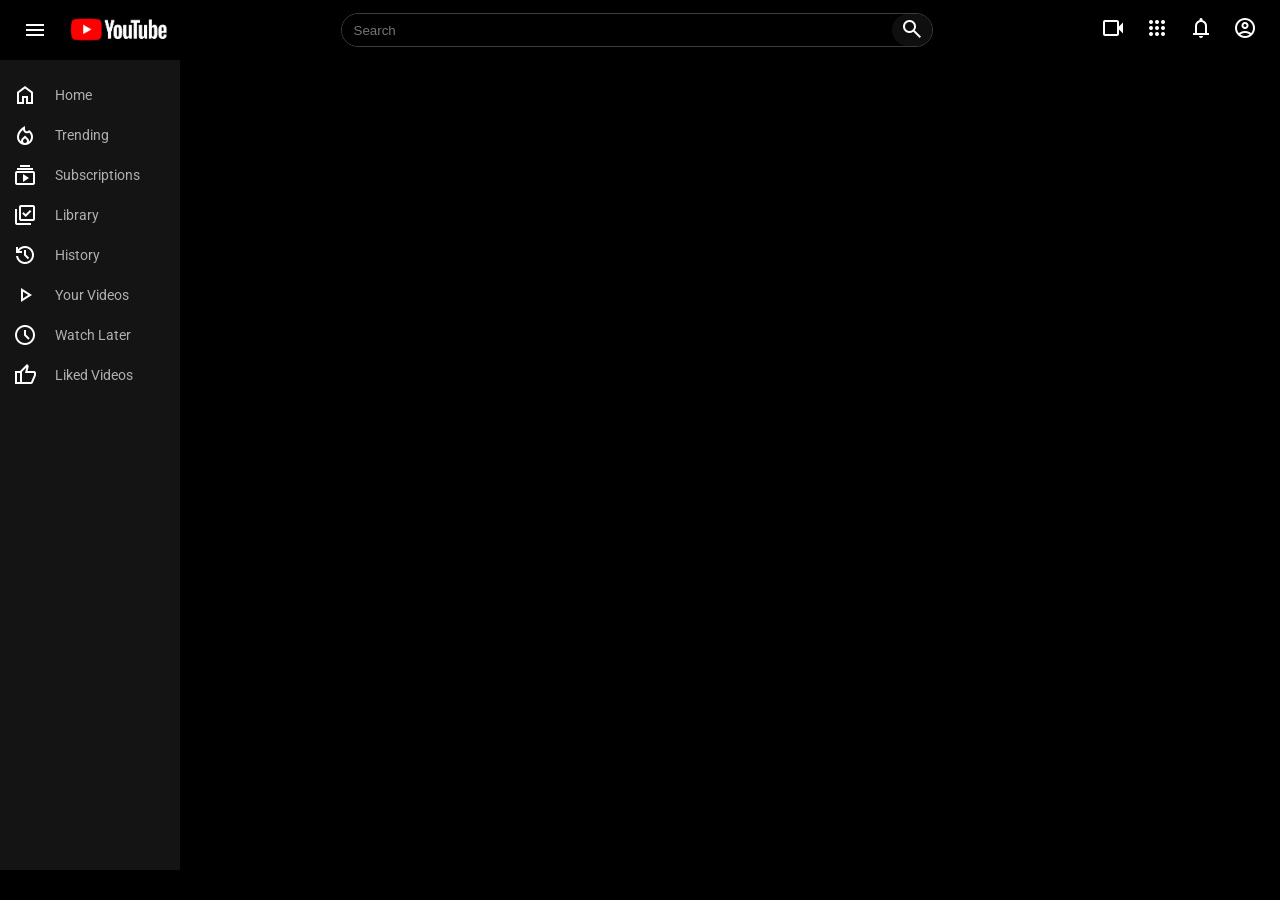
==== youtube.html @ 1bb98a8f "Setting of Clone-Youtube,adding header and side box to the project" ====
<!DOCTYPE html>
<html lang="en">

<head>
    <meta charset="UTF-8">
    <meta http-equiv="X-UA-Compatible" content="IE=edge">
    <meta name="viewport" content="width=device-width, initial-scale=1.0">
    <title>Document</title>
    <link rel="stylesheet" href="youtube.css">
    <link href="https://fonts.googleapis.com/icon?family=Material+Icons" rel="stylesheet">

</head>

<body>
    <!-- header -->
    <header class="header">
        <div class="left">
            <span class="material-symbols-outlined">menu</span>
            <link rel="stylesheet"
                href="https://fonts.googleapis.com/css2?family=Material+Symbols+Outlined:opsz,wght,FILL,GRAD@20..48,100..700,0..1,-50..200" />
            <img src="images.png">
        </div>



        <div class="middle">
            <form action="">
                <input type="text" placeholder="Search">
                <button><span class="material-symbols-outlined">search</span></button>
           
                
            </form>
        </div>



        <div class="right">

            <span class="material-symbols-outlined">videocam</span>
            <span class="material-symbols-outlined">apps</span>
            <span class="material-symbols-outlined">notifications</span>
            <span class="material-symbols-outlined">account_circle</span>
        </div>
    </header>

    <!-- left side and middle portion -->

    <div class="mainbody">
        <div class="sidebar">
            <div class="sidebarbox1">
                <div class="sidebarbox2">
                    <i class="material-symbols-outlined">home</i>
                    <span>Home<span>

                </div>
                <div class="sidebarbox2">

                    <i class="material-symbols-outlined">local_fire_department</i>
                    <span>Trending</span>

                </div>
                <div class="sidebarbox2">
                    <i class="material-symbols-outlined">subscriptions</i>
                    <span>Subscriptions</span>
                </div>
                <hr>
                <div class="sidebarbox2">
                    <i class="material-symbols-outlined">library_add_check</i>
                    <span>Library</span>
                </div>
                <div class="sidebarbox2">
                    <i class="material-symbols-outlined">history</i>
                    <span>History</span>
                </div>
                <div class="sidebarbox2">
                    <i class="material-symbols-outlined">play_arrow</i>
                    <span>Your Videos</span>
                </div>
                <div class="sidebarbox2">
                    <i class="material-symbols-outlined">watch_later</i>
                    <span>Watch Later</span>
                </div>
                <div class="sidebarbox2">
                    <i class="material-symbols-outlined">thumb_up</i>
                    <span>Liked Videos</span>
                </div>
            </div>
            <hr/>
        </div>
         
        <!-- <div class="container">
            <button class="botton">All</button>
            <button class="botton">Series</button>
            <button class="botton">Entertainment</button>
            <button class="botton">Movies</button>
            <button class="botton">Sports</button>
            <button class="botton">Comedy</button>
            <button class="botton">News</button>
            <button class="botton">Songs</button>
            <button class="botton">Dance</button>
            <button class="botton">Cartoon</button>
        </div>
          -->








    </div>
</body>
</html>
---- youtube.css ----
@import url('https://fonts.googleapis.com/css2?family=Roboto:wght@300;400;700&family=Source+Sans+Pro:wght@200&display=swap');

*{
    margin: 0;
    padding: 0;
    box-sizing: border-box;
}
body{
    background-color: black;
    font-family: 'Roboto' , sans-serif;
}
.material-symbols-outlined{
color: white;
}
.header{
    display: flex;
    justify-content: space-between;
    align-items: center;
    height: 60px;
    padding: 15px;
    background-color: black;
}
.left{
    display: flex;
    align-items: center;

}

.left img{
width: 120px;
margin-left: 5px;

}
.header span{
    
    padding: 0px 8px;
    cursor: pointer;
}
.middle form{
    border: 1px solid #3a3d3d;
    height: 34px;
    padding: 0px;
    margin: 0px;
    display: flex;
    border-radius: 30px;
    background-color: black;
    
}
.middle input{
    width: 550px;
    padding: 12px;
    margin: 0;
    border-radius: 30px;
    border: none;
    background-color: black;
    
}
.middle button{
   padding: 0;
   margin: 0;
   height: 100%;
   border: none;
   border-radius: 30px;
   background-color: rgb(15, 15, 15);
}

.mainbody{
    height: calc(100vh - 90px);
    display: flex;
    overflow: hidden;
}
.sidebar{
    height: 100%;
    width: 180px;
    background-color: rgb(21, 20, 20);
    /* overflow-y: scroll; */
}
.sidebarbox1{
    width: 100%;
    display: flex;
    flex-direction: column;
    margin-bottom: 15px;
    margin-top: 15px;
}
.sidebarbox2{
    display: flex;
    align-items: column;
    padding: 8px 13px;
}
.sidebarbox2 span{
margin: 4px 18px;
}
.sidebarbox2:hover{
    background-color: #27292a ;
    cursor: pointer;
}
hr{
    /* height: 1px; */
    background-color: #E5E8E8;
    border: none;
}


/* .botton{
    margin: 2px 12px;
    padding: 4px 18px;
    cursor: pointer;
    border-radius: 18px;
    border: #E5E8E8;
    
} */

.videos{
    
    width: 100%;
    height: 100%;
    padding: 15px 25px;
    overflow-y: scroll;
   
}
.videocontainer{
    display: flex;
    flex-direction: row;
    justify-content: space-around;
    flex-wrap: wrap;
    
    
}
.video{
    width: 300px;
    margin-right: 1px;
    margin-bottom: 30px;
 

}
.thumbnail{
width: 100%;
height: 170px;
}
.thumbnail img{
object-fit: cover;
height: 100%;
width: 100%;
border-radius: 12px;
}
.author img{
object-fit: cover;
width: 35px;
height: 35px;
border-radius: 50%;
margin-right: 10px;
}
.videodetails{
    display: flex;
    margin-top: 4px;
}
.title{
    display: flex;
    flex-direction: column;
}
.title h3{
    color: rgb(236, 245, 237);
    line-height: 20px;
    font-size: 14px;
    margin-bottom: 4px;
    margin-top: 9px;
}
.title a, span{
    text-decoration: none;
    color: rgb(174, 177, 176);
    font-size: 14px;
}
h1{
    font-size: 20px;
    margin-bottom: 12px;
    color: whitesmoke;
    margin-left: 29px;
}
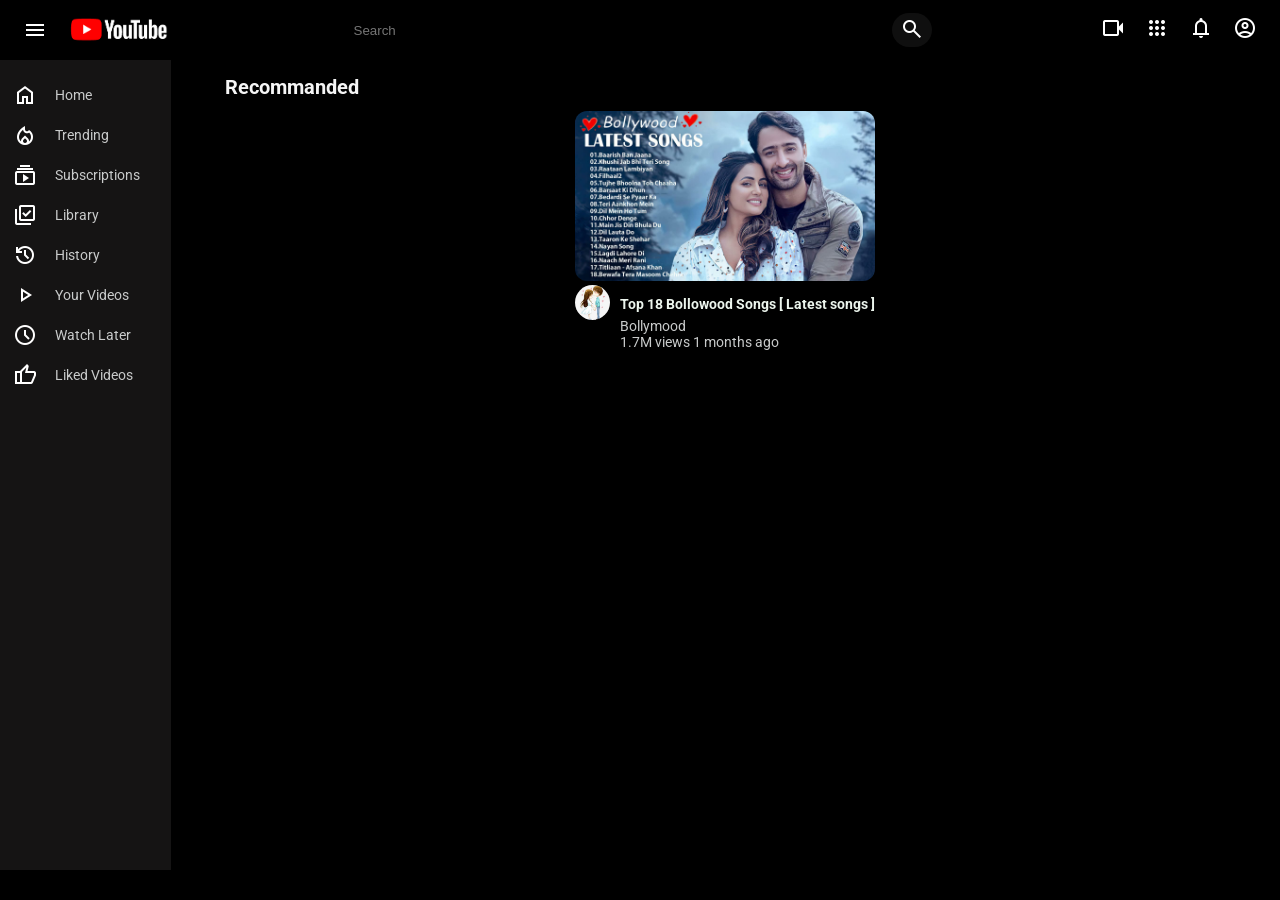
==== commit b875583f: "Adding main body block" ====
--- a/youtube.html
+++ b/youtube.html
@@ -18,7 +18,7 @@
             <span class="material-symbols-outlined">menu</span>
             <link rel="stylesheet"
                 href="https://fonts.googleapis.com/css2?family=Material+Symbols+Outlined:opsz,wght,FILL,GRAD@20..48,100..700,0..1,-50..200" />
-            <img src="images.png">
+            <img src="image/images.png">
         </div>
 
 
@@ -27,8 +27,8 @@
             <form action="">
                 <input type="text" placeholder="Search">
                 <button><span class="material-symbols-outlined">search</span></button>
-           
-                
+
+
             </form>
         </div>
 
@@ -85,30 +85,42 @@
                     <span>Liked Videos</span>
                 </div>
             </div>
-            <hr/>
+            <hr />
         </div>
-         
-        <!-- <div class="container">
-            <button class="botton">All</button>
-            <button class="botton">Series</button>
-            <button class="botton">Entertainment</button>
-            <button class="botton">Movies</button>
-            <button class="botton">Sports</button>
-            <button class="botton">Comedy</button>
-            <button class="botton">News</button>
-            <button class="botton">Songs</button>
-            <button class="botton">Dance</button>
-            <button class="botton">Cartoon</button>
-        </div>
-          -->
+
+        <div class="videos">
+            <h1>Recommanded</h1>
+            <div class="videocontainer">
+
+                <!-- single videos -->
+                <div class="video">
+                    <div class="thumbnail">
+                        <img src="image/image1.jpg" alt="">
+                    </div>
+                    <div class="videodetails">
+                        <div class="author">
+                            <img src="image/profile.jpg" alt="">
+                        </div>
+                        <div class="title">
+                            <h3>Top 18 Bollowood Songs [ Latest songs ]</h3>
+                            <a href="">Bollymood</a>
+                            <span>1.7M views 1 months ago</span>
+                        </div>
+                    </div>
+
+                </div>
+                <!-- end single video -->
 
 
 
 
 
 
+            </div>
+        </div>
 
 
     </div>
 </body>
+
 </html>
--- a/youtube.css
+++ b/youtube.css
@@ -42,6 +42,7 @@
     padding: 0px;
     margin: 0px;
     display: flex;
+    border: none;
     border-radius: 30px;
     background-color: black;
     
@@ -110,8 +111,13 @@
     
 } */
 
+.title a,span{
+    text-decoration: none;
+    color: rgb(201, 203, 203);
+    font-size: 14px;
+}
+
 .videos{
-    
     width: 100%;
     height: 100%;
     padding: 15px 25px;
@@ -130,52 +136,49 @@
     width: 300px;
     margin-right: 1px;
     margin-bottom: 30px;
- 
 
 }
 .thumbnail{
-width: 100%;
-height: 170px;
-}
-.thumbnail img{
-object-fit: cover;
-height: 100%;
-width: 100%;
-border-radius: 12px;
-}
-.author img{
-object-fit: cover;
-width: 35px;
-height: 35px;
-border-radius: 50%;
-margin-right: 10px;
-}
-.videodetails{
-    display: flex;
-    margin-top: 4px;
-}
-.title{
-    display: flex;
-    flex-direction: column;
-}
-.title h3{
-    color: rgb(236, 245, 237);
-    line-height: 20px;
-    font-size: 14px;
-    margin-bottom: 4px;
-    margin-top: 9px;
-}
-.title a, span{
-    text-decoration: none;
-    color: rgb(174, 177, 176);
-    font-size: 14px;
-}
-h1{
-    font-size: 20px;
-    margin-bottom: 12px;
-    color: whitesmoke;
-    margin-left: 29px;
-}
+    width: 100%;
+    height: 170px;
+    }
+    .thumbnail img{
+    object-fit: cover;
+    height: 100%;
+    width: 100%;
+    border-radius: 12px;
+    }
+    .author img{
+        object-fit: cover;
+        width: 35px;
+        height: 35px;
+        border-radius: 50%;
+        margin-right: 10px;
+        }
+        .videodetails{
+            display: flex;
+            margin-top: 4px;
+        }
+        .title{
+            display: flex;
+            flex-direction: column;
+        }
+        .title h3{
+            color: rgb(236, 245, 237);
+            line-height: 20px;
+            font-size: 14px;
+            margin-bottom: 4px;
+            margin-top: 9px;
+        }
+        
+        h1{
+            font-size: 20px;
+            margin-bottom: 12px;
+            color: whitesmoke;
+            margin-left: 29px;
+        }
+        
+        
 
 
 
@@ -193,4 +196,3 @@
 
 
 
-
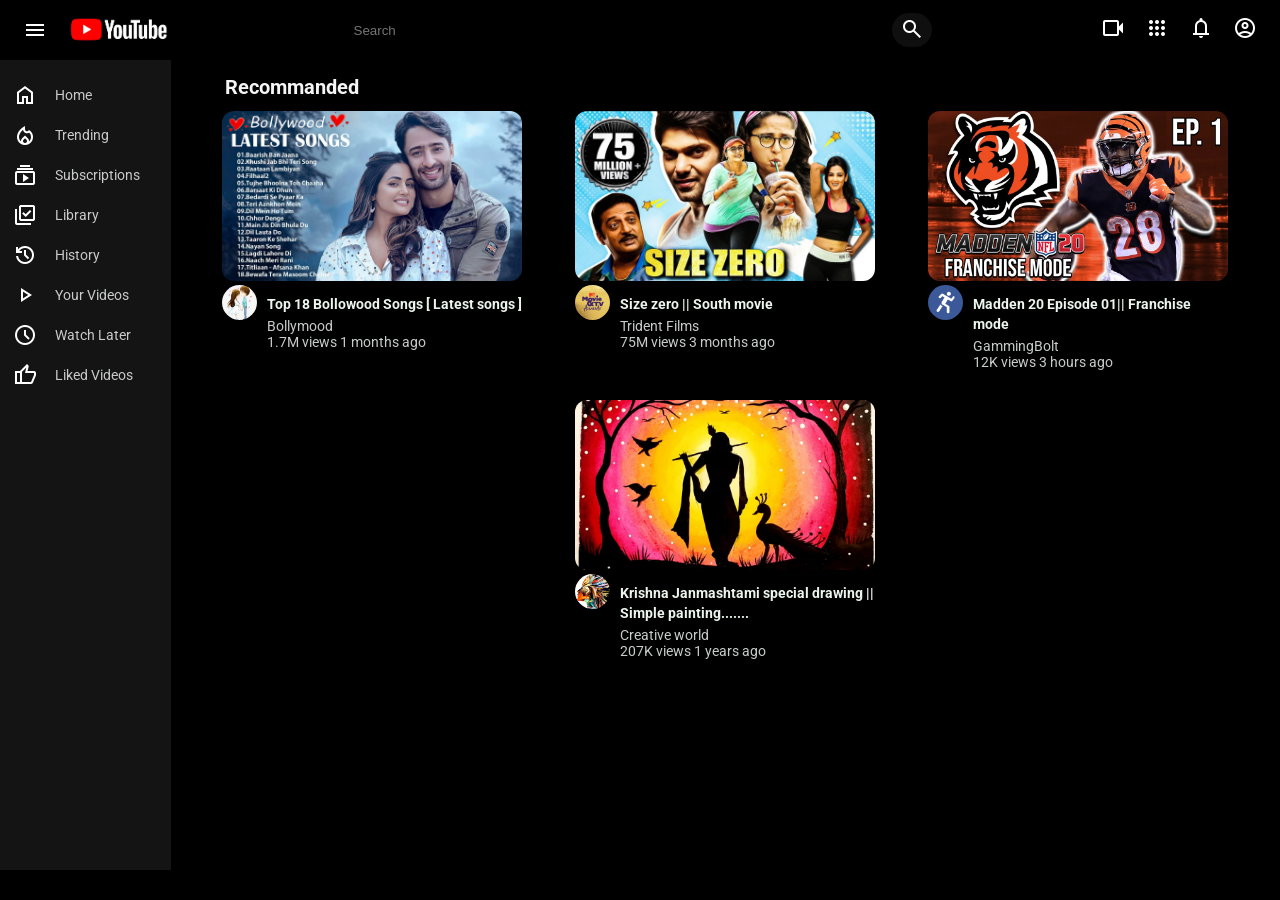
==== commit c7c717af: "Video Cards to main body" ====
--- a/youtube.html
+++ b/youtube.html
@@ -112,9 +112,64 @@
                 <!-- end single video -->
 
 
+                <!-- single videos -->
+                <div class="video">
+                    <div class="thumbnail">
+                        <img src="image/image2.jpg" alt="">
+                    </div>
+                    <div class="videodetails">
+                        <div class="author">
+                            <img src="image/profile2.jpg" alt="">
+                        </div>
+                        <div class="title">
+                            <h3>Size zero || South movie</h3>
+                            <a href="">Trident Films</a>
+                            <span>75M views 3 months ago</span>
+                        </div>
+                    </div>
+
+                </div>
+                <!-- end single video -->
 
 
+                <!-- single videos -->
+                <div class="video">
+                    <div class="thumbnail">
+                        <img src="image/image3.webp" alt="">
+                    </div>
+                    <div class="videodetails">
+                        <div class="author">
+                            <img src="image/profile3.png" alt="">
+                        </div>
+                        <div class="title">
+                            <h3>Madden 20 Episode 01|| Franchise mode</h3>
+                            <a href="">GammingBolt</a>
+                            <span>12K views 3 hours ago</span>
+                        </div>
+                    </div>
 
+                </div>
+                <!-- end single video -->
+
+
+                <!-- single videos -->
+                <div class="video">
+                    <div class="thumbnail">
+                        <img src="image/image4.jpg" alt="">
+                    </div>
+                    <div class="videodetails">
+                        <div class="author">
+                            <img src="image/profile4.jpg" alt="">
+                        </div>
+                        <div class="title">
+                            <h3>Krishna Janmashtami special drawing || Simple painting.......</h3>
+                            <a href="">Creative world</a>
+                            <span>207K views 1 years ago</span>
+                        </div>
+                    </div>
+
+                </div>
+                <!-- end single video -->
 
             </div>
         </div>
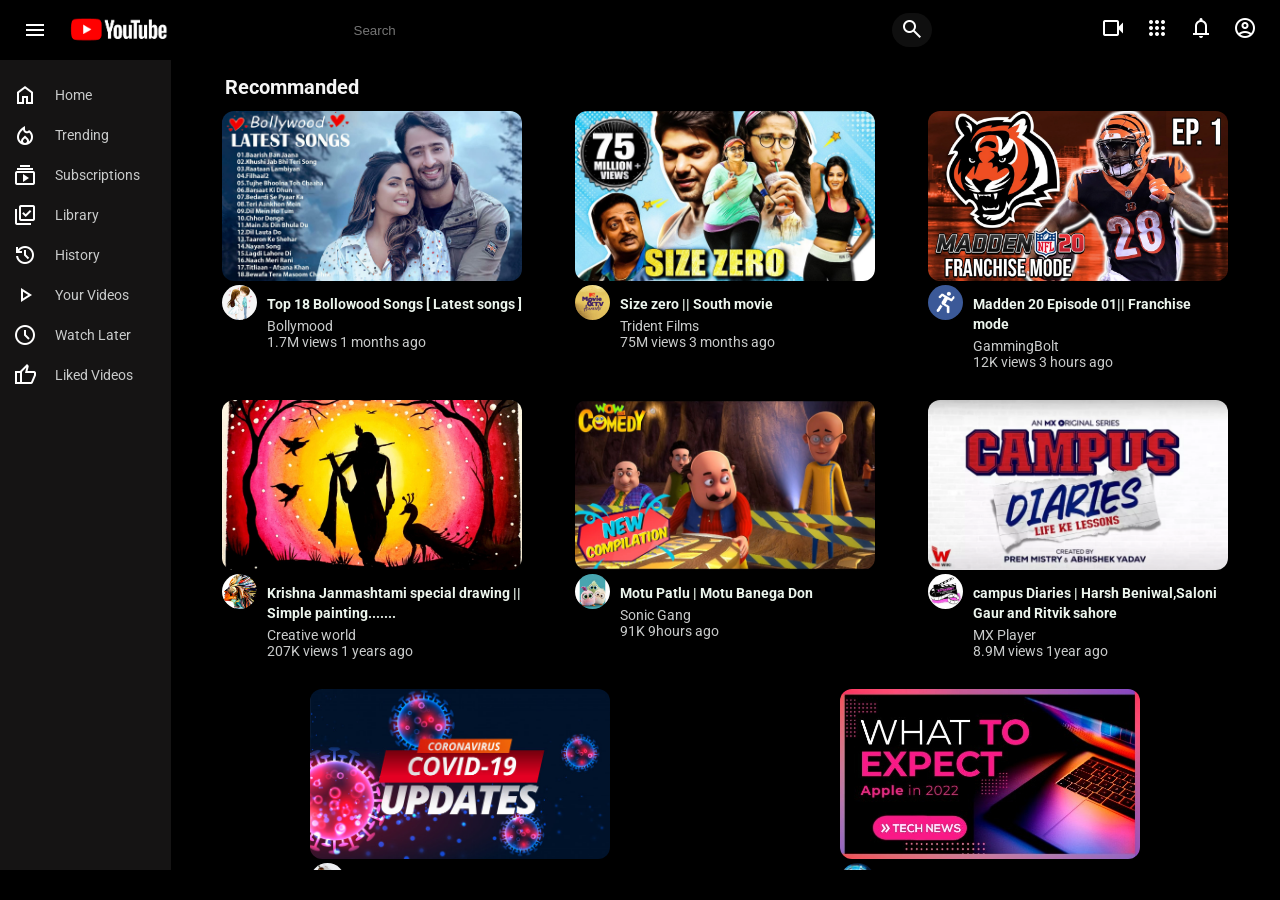
==== commit 9a371fa3: "More video cards" ====
--- a/youtube.html
+++ b/youtube.html
@@ -171,6 +171,79 @@
                 </div>
                 <!-- end single video -->
 
+                <!-- single videos -->
+                <div class="video">
+                    <div class="thumbnail">
+                        <img src="image/image5.jpg" alt="">
+                    </div>
+                    <div class="videodetails">
+                        <div class="author">
+                            <img src="image/profile5.jpg" alt="">
+                        </div>
+                        <div class="title">
+                            <h3>Motu Patlu | Motu Banega Don</h3>
+                            <a href="">Sonic Gang</a>
+                            <span>91K 9hours ago</span>
+                        </div>
+                    </div>
+
+                </div>
+                <!-- end single video -->
+                <!-- single videos -->
+                <div class="video">
+                    <div class="thumbnail">
+                        <img src="image/image6.webp" alt="">
+                    </div>
+                    <div class="videodetails">
+                        <div class="author">
+                            <img src="image/profile6.jpg" alt="">
+                        </div>
+                        <div class="title">
+                            <h3>campus Diaries | Harsh Beniwal,Saloni Gaur and Ritvik sahore</h3>
+                            <a href="">MX Player</a>
+                            <span>8.9M views 1year ago</span>
+                        </div>
+                    </div>
+
+                </div>
+                <!-- end single video -->
+                <!-- single videos -->
+                <div class="video">
+                    <div class="thumbnail">
+                        <img src="image/image7.jpg" alt="">
+                    </div>
+                    <div class="videodetails">
+                        <div class="author">
+                            <img src="image/profile7.jpg" alt="">
+                        </div>
+                        <div class="title">
+                            <h3>Coronavirus Update || New Omicron Variant XBB Detected In India</h3>
+                            <a href="">StudyIQ IAS</a>
+                            <span>1148K views 2 weeks ago</span>
+                        </div>
+                    </div>
+
+                </div>
+                <!-- end single video -->
+                <!-- single videos -->
+                <div class="video">
+                    <div class="thumbnail">
+                        <img src="image/image8.jpg" alt="">
+                    </div>
+                    <div class="videodetails">
+                        <div class="author">
+                            <img src="image/profile8.jpg" alt="">
+                        </div>
+                        <div class="title">
+                            <h3>What Is Expert : Tech News.......</h3>
+                            <a href="">Trakin Tech</a>
+                            <span>1.4M views 3 months ago</span>
+                        </div>
+                    </div>
+
+                </div>
+                <!-- end single video -->
+
             </div>
         </div>
 
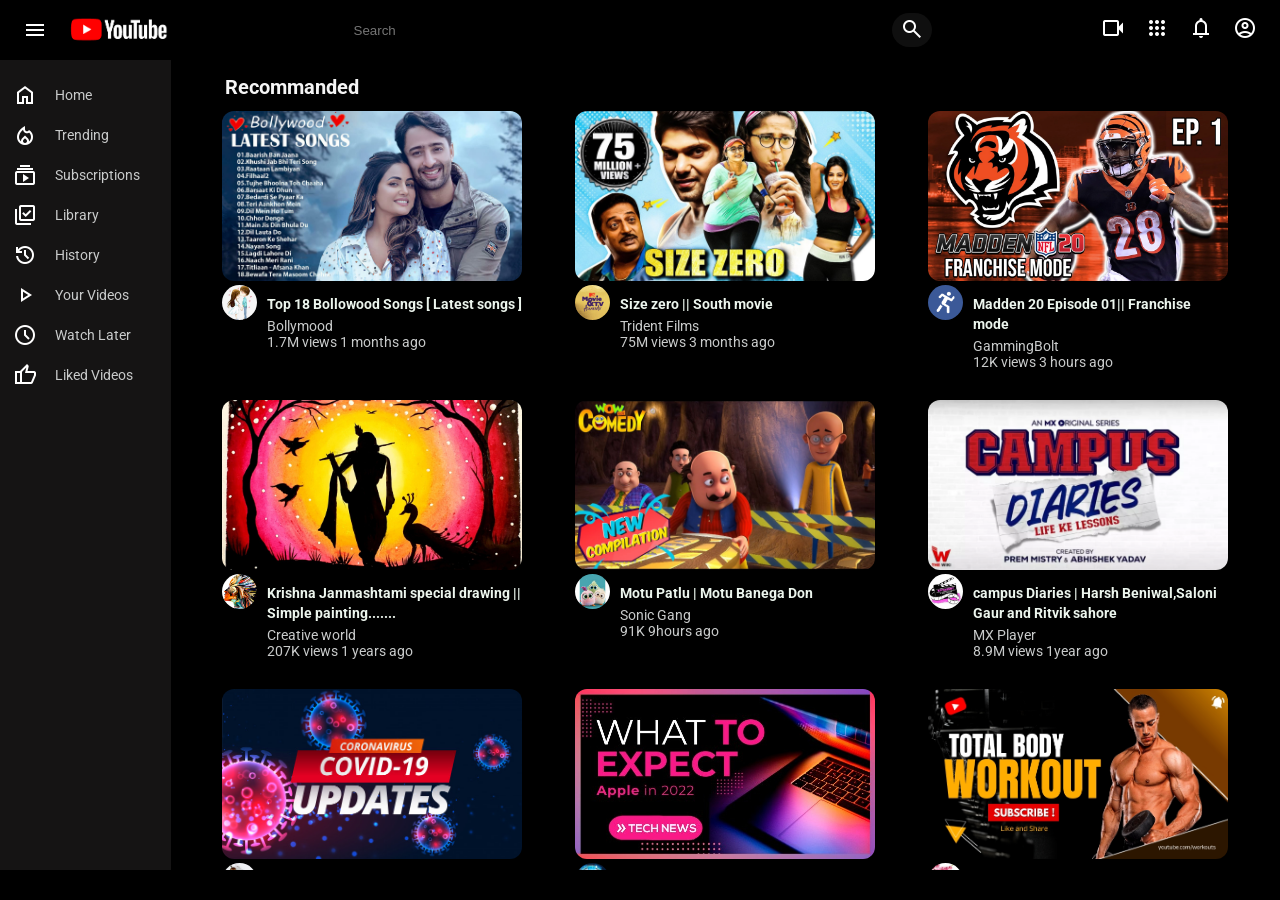
==== commit 63eb9403: "Display all the videos container" ====
--- a/youtube.html
+++ b/youtube.html
@@ -244,6 +244,80 @@
                 </div>
                 <!-- end single video -->
 
+                <!-- single videos -->
+                <div class="video">
+                    <div class="thumbnail">
+                        <img src="image/image9.jpg" alt="">
+                    </div>
+                    <div class="videodetails">
+                        <div class="author">
+                            <img src="image/flower.jpg" alt="">
+                        </div>
+                        <div class="title">
+                            <h3>Total Workout For Weight Loss</h3>
+                            <a href="">Fitness Deal</a>
+                            <span>3.3K views 4 years ago</span>
+                        </div>
+                    </div>
+
+                </div>
+                <!-- end single video -->
+                <!-- single videos -->
+                <div class="video">
+                    <div class="thumbnail">
+                        <img src="image/image10.webp" alt="">
+                    </div>
+                    <div class="videodetails">
+                        <div class="author">
+                            <img src="image/profile10.jpg" alt="">
+                        </div>
+                        <div class="title">
+                            <h3>How to make chicken cutlet [Shaadi Aur Railway Waale Cutlet]</h3>
+                            <a href="">Your Food Lab</a>
+                            <span>2.4M views 2 years ago</span>
+                        </div>
+                    </div>
+
+                </div>
+                <!-- end single video -->
+                <!-- single videos -->
+                <div class="video">
+                    <div class="thumbnail">
+                        <img src="image/image11.jpg" alt="">
+                    </div>
+                    <div class="videodetails">
+                        <div class="author">
+                            <img src="image/profile11.jpg" alt="">
+                        </div>
+                        <div class="title">
+                            <h3>Summer Fashion Sale | New Arrival</h3>
+                            <a href="">Online earning</a>
+                            <span>5M views 2 months ago</span>
+                        </div>
+                    </div>
+
+                </div>
+                <!-- end single video -->
+                <!-- single videos -->
+                <div class="video">
+                    <div class="thumbnail">
+                        <img src="image/image12.jpg" alt="">
+                    </div>
+                    <div class="videodetails">
+                        <div class="author">
+                            <img src="image/profile12.webp" alt="">
+                        </div>
+                        <div class="title">
+                            <h3>The Scariest Mountain Climb | DR Vlogd</h3>
+                            <a href="">Dhruv Rathee Vlogs</a>
+                            <span>1M views 1 years ago</span>
+                        </div>
+                    </div>
+
+                </div>
+                <!-- end single video -->
+
+
             </div>
         </div>
 
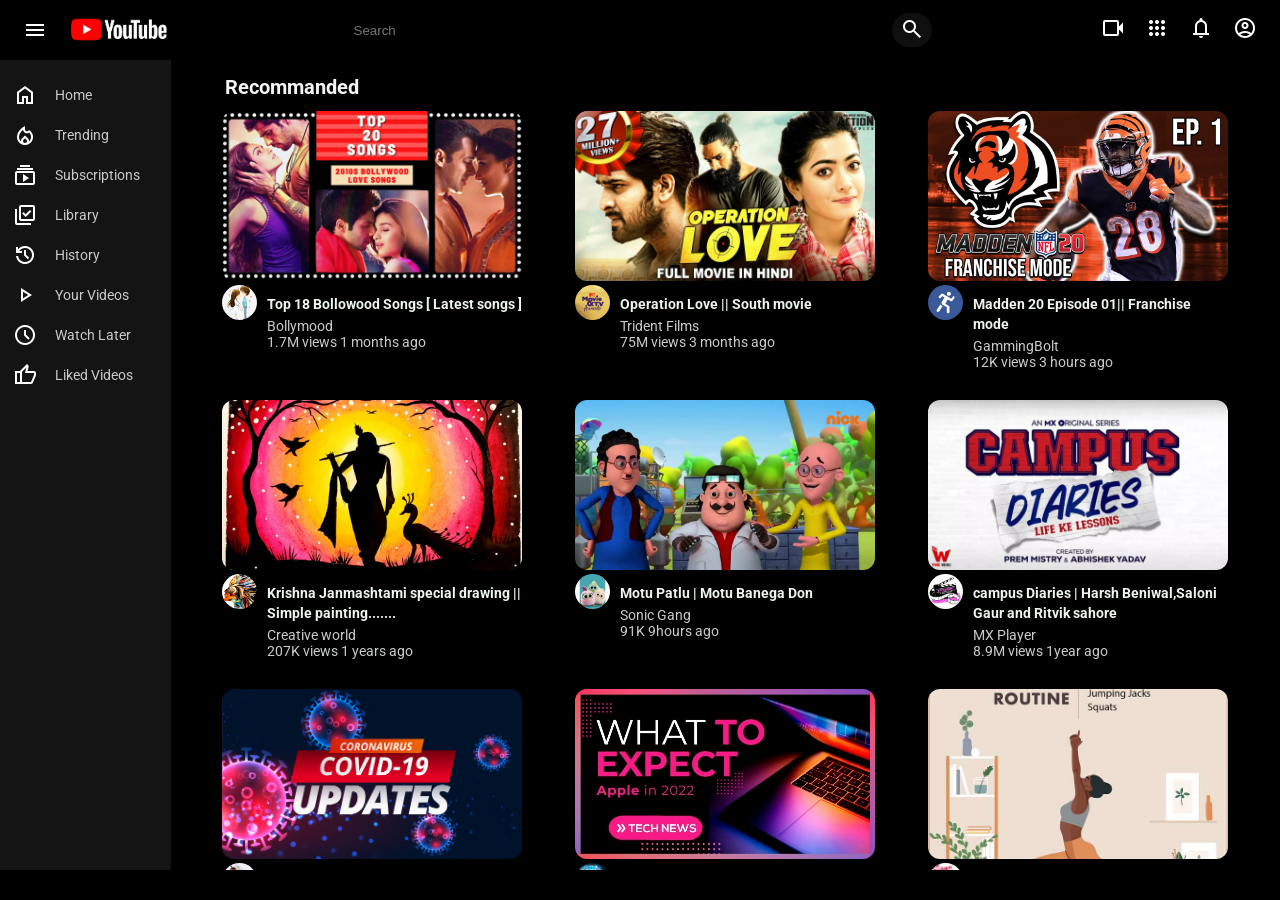
==== commit f31df274: "Changing the images" ====
--- a/youtube.html
+++ b/youtube.html
@@ -95,7 +95,7 @@
                 <!-- single videos -->
                 <div class="video">
                     <div class="thumbnail">
-                        <img src="image/image1.jpg" alt="">
+                        <img src="image/image001.jpg" alt="">
                     </div>
                     <div class="videodetails">
                         <div class="author">
@@ -115,14 +115,14 @@
                 <!-- single videos -->
                 <div class="video">
                     <div class="thumbnail">
-                        <img src="image/image2.jpg" alt="">
+                        <img src="image/image002.jpg" alt="">
                     </div>
                     <div class="videodetails">
                         <div class="author">
                             <img src="image/profile2.jpg" alt="">
                         </div>
                         <div class="title">
-                            <h3>Size zero || South movie</h3>
+                            <h3>Operation Love || South movie</h3>
                             <a href="">Trident Films</a>
                             <span>75M views 3 months ago</span>
                         </div>
@@ -174,7 +174,7 @@
                 <!-- single videos -->
                 <div class="video">
                     <div class="thumbnail">
-                        <img src="image/image5.jpg" alt="">
+                        <img src="image/image0005.jpg" alt="">
                     </div>
                     <div class="videodetails">
                         <div class="author">
@@ -247,14 +247,14 @@
                 <!-- single videos -->
                 <div class="video">
                     <div class="thumbnail">
-                        <img src="image/image9.jpg" alt="">
+                        <img src="image/image006.jpg" alt="">
                     </div>
                     <div class="videodetails">
                         <div class="author">
                             <img src="image/flower.jpg" alt="">
                         </div>
                         <div class="title">
-                            <h3>Total Workout For Weight Loss</h3>
+                            <h3>Full Body Workout</h3>
                             <a href="">Fitness Deal</a>
                             <span>3.3K views 4 years ago</span>
                         </div>
